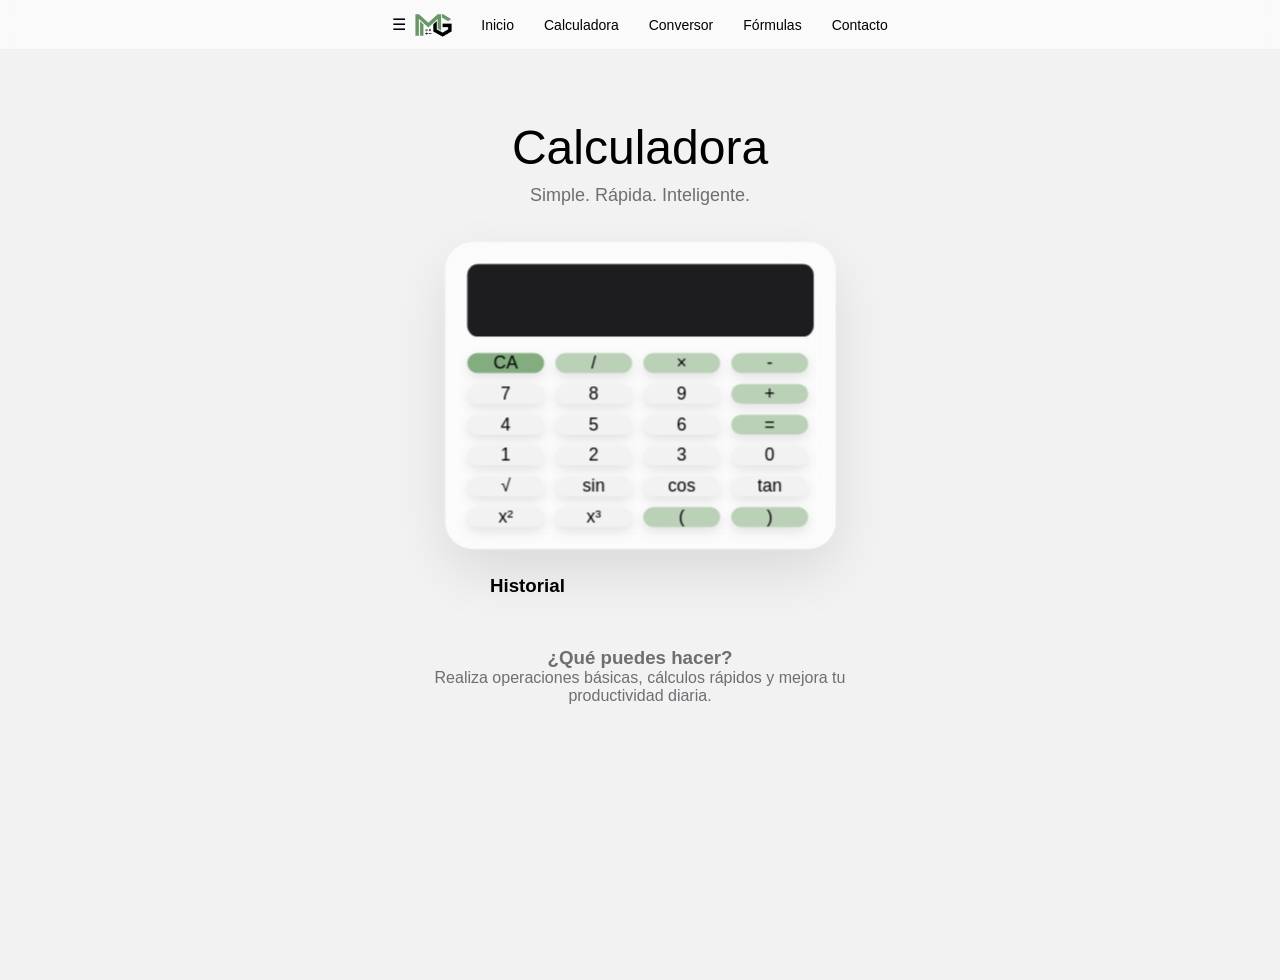
==== 00-Pag/Calculadora/calculadora.html @ 46172119 ""ACTUALIZAR"" ====
<!DOCTYPE html>
<html lang="es">
<head>
<meta charset="UTF-8">
<meta name="viewport" content="width=device-width, initial-scale=1.0">
<title>CALCULADORA</title>
<link href="https://fonts.googleapis.com/css2?family=Manrope:wght@300;600&display=swap" rel="stylesheet">
<link rel="stylesheet" href="calculadora.css">
<link rel="icon" href="./logo.png?v=3">
</head>

<body>

<!-- NAV -->
<nav>
    <div class="menu-toggle">☰</div>
    <img src="./logo.png" alt="Logo MATIX" class="logo">
    <ul class="menu">
        <li><a href="https://garciag29.github.io/MATIX/#">Inicio</a></li>
        <li><a href="00-Pag/Calculadora/calculadora.html">Calculadora</a></li>
        <li><a href="00-Pag/Conversor/conversor.html">Conversor</a></li>
        <li><a href="#">Fórmulas</a></li>
        <li><a href="#">Contacto</a></li>
    </ul>
</nav>
<!-- SECCIÓN CALCULADORA -->
<section class="calc-section">

    <h1 class="calc-title">Calculadora</h1>
    <p class="calc-sub">Simple. Rápida. Inteligente.</p>

    <!-- CALCULADORA -->
    <div class="calc-wrapper">
        <div id="calculadora">
            <input type="text" id="display" disabled>

            <div class="buttons">
                <!-- LIMPIAR -->
                <button onclick="clearDisplay()" id="clear" style="background-color: #83AD7F;">CA</button>
                <button onclick="append('/')" style="background-color: #BAD1B7;">/</button>
                <button onclick="append('*')" style="background-color: #BAD1B7;">×</button>
                <button onclick="append('-')" style="background-color: #BAD1B7;">-</button>

                <!-- NÚMEROS -->
                    <button onclick="append('7')">7</button>
                    <button onclick="append('8')">8</button>
                <button onclick="append('9')">9</button>
                <button onclick="append('+')" style="background-color: #BAD1B7;">+</button>

                <button onclick="append('4')">4</button>
                <button onclick="append('5')">5</button>
                <button onclick="append('6')">6</button>
                <button onclick="calculate()" id="igual" style="background-color: #BAD1B7;">=</button>

                <button onclick="append('1')">1</button>
                <button onclick="append('2')">2</button>
                <button onclick="append('3')">3</button>
                <button onclick="append('0')">0</button>

                <!-- CIENTÍFICOS -->
                <button onclick="append('Math.sqrt(')">√</button>
                <button onclick="append('Math.sin(')">sin</button>
                <button onclick="append('Math.cos(')">cos</button>
                <button onclick="append('Math.tan(')">tan</button>

                <button onclick="append('**2')">x²</button>
                <button onclick="append('**3')">x³</button>
                <button onclick="append('(')" style="background-color: #BAD1B7;">(</button>
                <button onclick="append(')')" style="background-color: #BAD1B7;">)</button>

            </div>
        </div>
    </div>
    <div class="history">
        <h3>Historial</h3>
        <ul id="historyList"></ul>
    </div>
    <!-- INFO -->
    <div class="calc-info">
        <h3>¿Qué puedes hacer?</h3>
        <p>Realiza operaciones básicas, cálculos rápidos y mejora tu productividad diaria.</p>
    </div>

</section>

<script src="calculadora.js"></script>

</body>
</html>
---- 00-Pag/Calculadora/calculadora.css ----
/* RESET */
*{
	box-sizing: border-box;
	margin: 0;
	padding: 0;
}

/* BODY */
body{
  background: rgb(242,242,242);
  min-height: 100vh;
  font-family: SF Pro Text,SF Pro Icons,Helvetica Neue,Helvetica,Arial,sans-serif;
}

/* ================= NAV APPLE ================= */
nav {
  position: fixed;
  top: 0;
  left: 0;
  width: 100%;
  height: 50px;

  display: flex;
  justify-content: center;
  align-items: center;

  backdrop-filter: blur(12px);
  -webkit-backdrop-filter: blur(12px);
  background: rgba(255,255,255,0.6);

  border-bottom: 1px solid rgba(0,0,0,0.05);
  z-index: 1000;
}

.logo{
  height: 30px;
  margin-right: 20px;
}

.menu {
  display: flex;
  gap: 30px;
  list-style: none;
}

.menu li a {
  text-decoration: none;
  color: #000;
  font-size: 14px;
  transition: 0.3s;
}

.menu li a:hover {
  opacity: 0.5;
}

/* ================= SECCIÓN ================= */
.calc-section{
  margin-top: 80px;
  text-align: center;
  padding: 40px 20px;
}

/* TITULOS */
.calc-title{
  font-size: 48px;
  font-weight: 500;
}

.calc-sub{
  font-size: 18px;
  color: #6e6e73;
  margin-top: 10px;
}

/* ================= CALCULADORA ================= */
.calc-wrapper{
  display: flex;
  justify-content: center;
  margin-top: 50px;
}

#calculadora{
  background: rgba(255,255,255,0.7);
  backdrop-filter: blur(20px);
  padding: 20px;
  border-radius: 25px;
  box-shadow: 0 20px 50px rgba(0,0,0,0.1);
}

/* PANTALLA */
#calculadora input{
  width: 100%;
  padding: 20px;
  font-size: 22px;
  color: white;
  border: none;
  background-color: #1d1d1f;
  border-radius: 10px;
  margin-bottom: 15px;
  text-align: right;
}

#calculadora input:focus{
	outline: none;
}

/* BOTONES GRID */
.buttons{
  display: grid;
  grid-template-columns: repeat(4, 70px);
  gap: 10px;
}

/* BOTONES */
#calculadora button{
  width: 100%;
  border-radius: 12px;
  border: none;
  font-size: 16px;
  cursor: pointer;
  background: #f2f2f2;
  transition: 0.2s;
}

#calculadora button:hover{
  transform: scale(1.05);
  background: #e5e5e5;
}

/* OPERACIONES */
#calculadora button.operacion{
  background-color: #699C64;
  color: white;
}

#calculadora button.operacion:hover{
  background-color: #5a8756;
}

/* ESPECIALES */
#clear, #igual{
  background-color: #9EBF9B;
  color: rgb(0, 0, 0);
}

/* INFO */
.calc-info{
  margin-top: 50px;
  max-width: 500px;
  margin-left: auto;
  margin-right: auto;
  color: #6e6e73;
}

/* ================= RESPONSIVE ================= */
@media (max-width: 768px){

  .calc-title{
    font-size: 32px;
  }

  .calc-sub{
    font-size: 16px;
  }

  .buttons{
    grid-template-columns: repeat(4, 60px);
  }

  #calculadora button{
    width: 100%;
  }

}
#calculadora button{
  transition: all 0.15s ease;
}

#calculadora button:active{
  transform: scale(0.92);
  filter: brightness(0.9);
}
#calculadora button{
  box-shadow: 0 4px 10px rgba(0,0,0,0.1);
}

#calculadora button:active{
  box-shadow: 0 2px 5px rgba(0,0,0,0.2);
}
.history{
  margin-top: 40px;
  max-width: 300px;
  margin-left: auto;
  margin-right: auto;
  text-align: left;
}

.history ul{
  list-style: none;
  padding: 0;
}

.history li{
  background: white;
  margin-bottom: 10px;
  padding: 10px;
  border-radius: 10px;
  font-size: 14px;
}

/* ================= RESPONSIVE PRO ================= */

/* 📱 TABLET */
@media (max-width: 1024px){

  .calc-title{
    font-size: 36px;
  }

  .calc-sub{
    font-size: 16px;
  }

  #calculadora{
    padding: 15px;
  }

  .buttons{
    grid-template-columns: repeat(4, 65px);
    gap: 10px;
  }

  #calculadora button{
    height: 55px;
    font-size: 15px;
  }

}


/* 📱 MÓVIL */
@media (max-width: 768px){

  /* NAV */
  .menu{
    display: none;
    flex-direction: column;
    position: absolute;
    top: 50px;
    width: 100%;
    background: rgba(255,255,255,0.9);
    backdrop-filter: blur(20px);
    text-align: center;
    padding: 20px 0;
  }

  .menu.active{
    display: flex;
  }

  .menu-toggle{
    display: block;
    position: absolute;
    left: 20px;
    font-size: 22px;
    cursor: pointer;
  }

  /* TITULOS */
  .calc-title{
    font-size: 28px;
  }

  .calc-sub{
    font-size: 14px;
  }

  /* CALCULADORA */
  .calc-wrapper{
    margin-top: 30px;
  }

  #calculadora{
    width: 100%;
    max-width: 320px;
    padding: 15px;
  }

  /* PANTALLA */
  #calculadora input{
    font-size: 18px;
    padding: 15px;
  }

  /* BOTONES */
  .buttons{
    grid-template-columns: repeat(4, 1fr); /* 🔥 adaptable */
    gap: 8px;
  }

  #calculadora button{
    height: 50px;
    font-size: 14px;
  }

  /* HISTORIAL */
  .history{
    max-width: 90%;
  }

  .history li{
    font-size: 13px;
  }

}


/* 📱 MÓVIL PEQUEÑO (iPhone SE 🔥) */
@media (max-width: 400px){

  .calc-title{
    font-size: 24px;
  }

  #calculadora{
    max-width: 280px;
  }

  #calculadora button{
    height: 45px;
    font-size: 13px;
  }

}

/* ================= RESPONSIVE PRO ================= */

/* 📱 TABLET */
@media (max-width: 1024px){

  .calc-title{
    font-size: 36px;
  }

  .calc-sub{
    font-size: 16px;
  }

  #calculadora{
    padding: 15px;
  }

  .buttons{
    grid-template-columns: repeat(4, 65px);
    gap: 10px;
  }

  #calculadora button{
    height: 55px;
    font-size: 15px;
  }

}


/* 📱 MÓVIL */
@media (max-width: 768px){

  /* NAV */
  .menu{
    display: none;
    flex-direction: column;
    position: absolute;
    top: 50px;
    width: 100%;
    background: rgba(255,255,255,0.9);
    backdrop-filter: blur(20px);
    text-align: center;
    padding: 20px 0;
  }

  .menu.active{
    display: flex;
  }

  .menu-toggle{
    display: block;
    position: absolute;
    left: 20px;
    font-size: 22px;
    cursor: pointer;
  }

  /* TITULOS */
  .calc-title{
    font-size: 28px;
  }

  .calc-sub{
    font-size: 14px;
  }

  /* CALCULADORA */
  .calc-wrapper{
    margin-top: 30px;
  }

  #calculadora{
    width: 100%;
    max-width: 320px;
    padding: 15px;
    color: #000;
  }

  /* PANTALLA */
  #calculadora input{
    font-size: 18px;
    padding: 15px;
    color: #000;
  }

  /* BOTONES */
  .buttons{
    grid-template-columns: repeat(4, 1fr); /* 🔥 adaptable */
    gap: 8px;
    color: #000;
  }

  #calculadora button{
    height: 50px;
    font-size: 14px;
    color: #0a0a0a;
  }

  /* HISTORIAL */
  .history{
    max-width: 90%;
  }

  .history li{
    font-size: 13px;
  }

}


/* ================= RESPONSIVE PRO ================= */

/* TABLET */
@media (max-width: 1024px){

  .calc-title{
    font-size: 36px;
    color: #000;
  }

  .calc-sub{
    font-size: 16px;
    color: #000;
  }

  #calculadora{
    padding: 15px;
    color: #000;
  }

  .buttons{
    grid-template-columns: repeat(4, 65px);
    gap: 10px;
    color: #000;
  }

  #calculadora button{
    height: 55px;
    font-size: 15px;
  }

}


/* MÓVIL */
@media (max-width: 768px){

  /* NAV */
  .menu{
    display: none;
    flex-direction: column;
    position: absolute;
    top: 50px;
    width: 100%;
    background: rgba(255,255,255,0.9);
    backdrop-filter: blur(20px);
    text-align: center;
    padding: 20px 0;
    color: #000;
  }

  .menu.active{
    display: flex;
  }

  .menu-toggle{
    display: block;
    position: absolute;
    left: 20px;
    font-size: 22px;
    cursor: pointer;
    color: #000;
  }

  /* TITULOS */
  .calc-title{
    font-size: 28px;
    color: #000;
  }

  .calc-sub{
    font-size: 14px;
    color: #000;
  }

  /* CALCULADORA */
  .calc-wrapper{
    margin-top: 30px;
    color: #000;
  }

  #calculadora{
    width: 100%;
    max-width: 320px;
    padding: 15px;
    color: #000;
  }

  /* PANTALLA */
  #calculadora input{
    font-size: 18px;
    padding: 15px;
  }

  /* BOTONES */
  .buttons{
    grid-template-columns: repeat(4, 1fr); /* 🔥 adaptable */
    gap: 8px;
    color: #000;
  }

  #calculadora button{
    height: 50px;
    font-size: 14px;
    color: #000;
  }

  /* HISTORIAL */
  .history{
    max-width: 90%;
  }

  .history li{
    font-size: 13px;
  }

}
/* MÓVIL PEQUEÑO */
@media (max-width: 400px){

  .calc-title{
    font-size: 24px;
    color: #000;
  }

  #calculadora{
    max-width: 280px;
    color: #000;
  }

  #calculadora button{
    height: 45px;
    font-size: 13px;
    color: #000;
  }

}


/* PANTALLAS GRANDES */
@media (min-width: 1200px){

  #calculadora{
    transform: scale(1.1);
  }

}
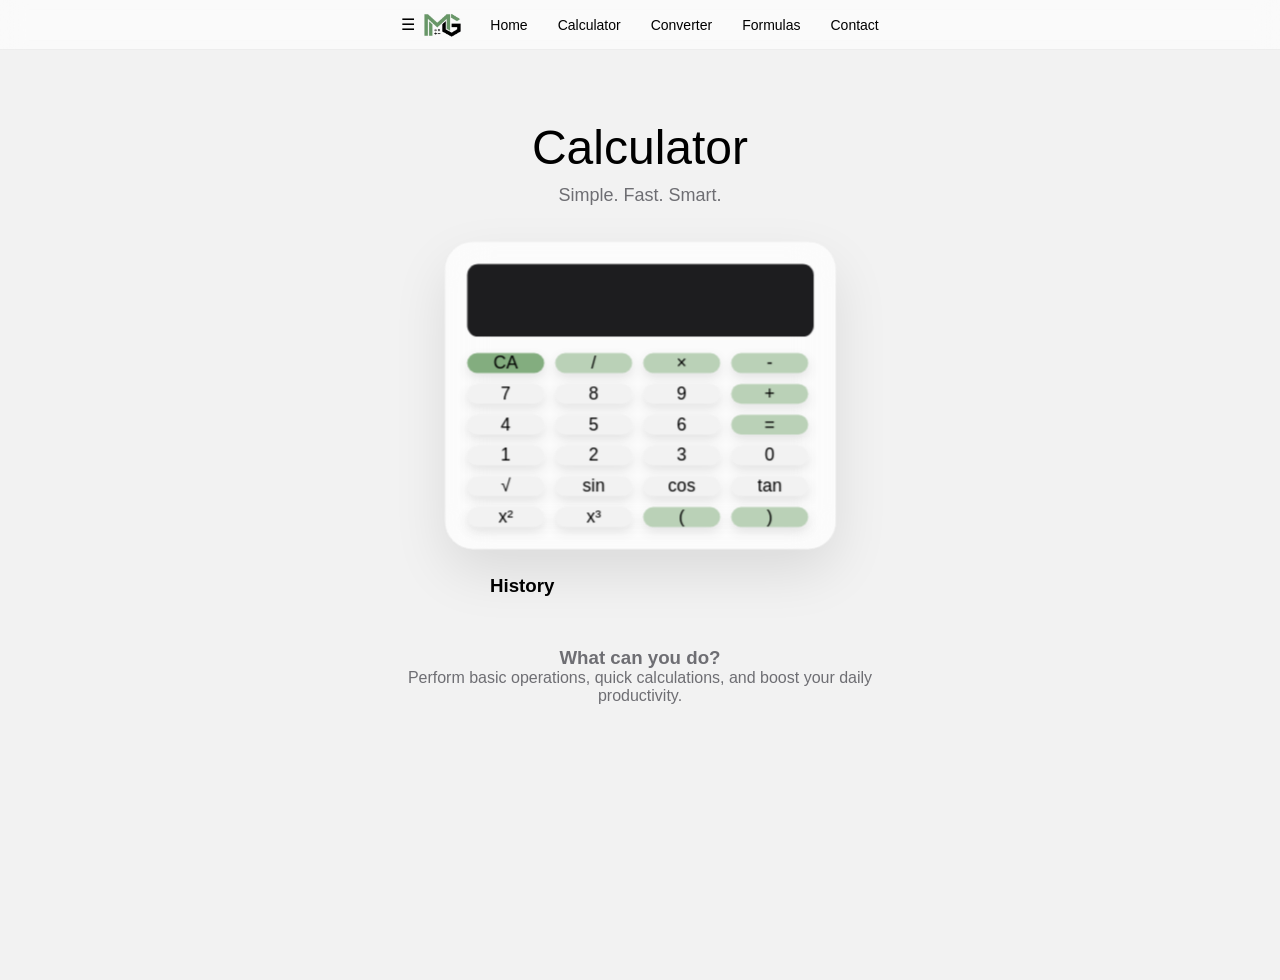
==== commit a652767f: ""Actualizar Idioma"" ====
--- a/00-Pag/Calculadora/calculadora.html
+++ b/00-Pag/Calculadora/calculadora.html
@@ -1,9 +1,9 @@
 <!DOCTYPE html>
-<html lang="es">
+<html lang="en">
 <head>
 <meta charset="UTF-8">
 <meta name="viewport" content="width=device-width, initial-scale=1.0">
-<title>CALCULADORA</title>
+<title>CALCULATOR</title>
 <link href="https://fonts.googleapis.com/css2?family=Manrope:wght@300;600&display=swap" rel="stylesheet">
 <link rel="stylesheet" href="calculadora.css">
 <link rel="icon" href="./logo.png?v=3">
@@ -14,36 +14,37 @@
 <!-- NAV -->
 <nav>
     <div class="menu-toggle">☰</div>
-    <img src="./logo.png" alt="Logo MATIX" class="logo">
+    <img src="./logo.png" alt="MATIX Logo" class="logo">
     <ul class="menu">
-        <li><a href="https://garciag29.github.io/MATIX/#">Inicio</a></li>
-        <li><a href="00-Pag/Calculadora/calculadora.html">Calculadora</a></li>
-        <li><a href="00-Pag/Conversor/conversor.html">Conversor</a></li>
-        <li><a href="#">Fórmulas</a></li>
-        <li><a href="#">Contacto</a></li>
+        <li><a href="https://garciag29.github.io/MATIX/#">Home</a></li>
+        <li><a href="00-Pag/Calculadora/calculadora.html">Calculator</a></li>
+        <li><a href="00-Pag/Conversor/conversor.html">Converter</a></li>
+        <li><a href="#">Formulas</a></li>
+        <li><a href="#">Contact</a></li>
     </ul>
 </nav>
-<!-- SECCIÓN CALCULADORA -->
+
+<!-- CALCULATOR SECTION -->
 <section class="calc-section">
 
-    <h1 class="calc-title">Calculadora</h1>
-    <p class="calc-sub">Simple. Rápida. Inteligente.</p>
+    <h1 class="calc-title">Calculator</h1>
+    <p class="calc-sub">Simple. Fast. Smart.</p>
 
-    <!-- CALCULADORA -->
+    <!-- CALCULATOR -->
     <div class="calc-wrapper">
         <div id="calculadora">
             <input type="text" id="display" disabled>
 
             <div class="buttons">
-                <!-- LIMPIAR -->
+                <!-- CLEAR -->
                 <button onclick="clearDisplay()" id="clear" style="background-color: #83AD7F;">CA</button>
                 <button onclick="append('/')" style="background-color: #BAD1B7;">/</button>
                 <button onclick="append('*')" style="background-color: #BAD1B7;">×</button>
                 <button onclick="append('-')" style="background-color: #BAD1B7;">-</button>
 
-                <!-- NÚMEROS -->
-                    <button onclick="append('7')">7</button>
-                    <button onclick="append('8')">8</button>
+                <!-- NUMBERS -->
+                <button onclick="append('7')">7</button>
+                <button onclick="append('8')">8</button>
                 <button onclick="append('9')">9</button>
                 <button onclick="append('+')" style="background-color: #BAD1B7;">+</button>
 
@@ -57,7 +58,7 @@
                 <button onclick="append('3')">3</button>
                 <button onclick="append('0')">0</button>
 
-                <!-- CIENTÍFICOS -->
+                <!-- SCIENTIFIC -->
                 <button onclick="append('Math.sqrt(')">√</button>
                 <button onclick="append('Math.sin(')">sin</button>
                 <button onclick="append('Math.cos(')">cos</button>
@@ -71,14 +72,16 @@
             </div>
         </div>
     </div>
+
     <div class="history">
-        <h3>Historial</h3>
+        <h3>History</h3>
         <ul id="historyList"></ul>
     </div>
+
     <!-- INFO -->
     <div class="calc-info">
-        <h3>¿Qué puedes hacer?</h3>
-        <p>Realiza operaciones básicas, cálculos rápidos y mejora tu productividad diaria.</p>
+        <h3>What can you do?</h3>
+        <p>Perform basic operations, quick calculations, and boost your daily productivity.</p>
     </div>
 
 </section>
@@ -86,4 +89,4 @@
 <script src="calculadora.js"></script>
 
 </body>
-</html>
+</html>
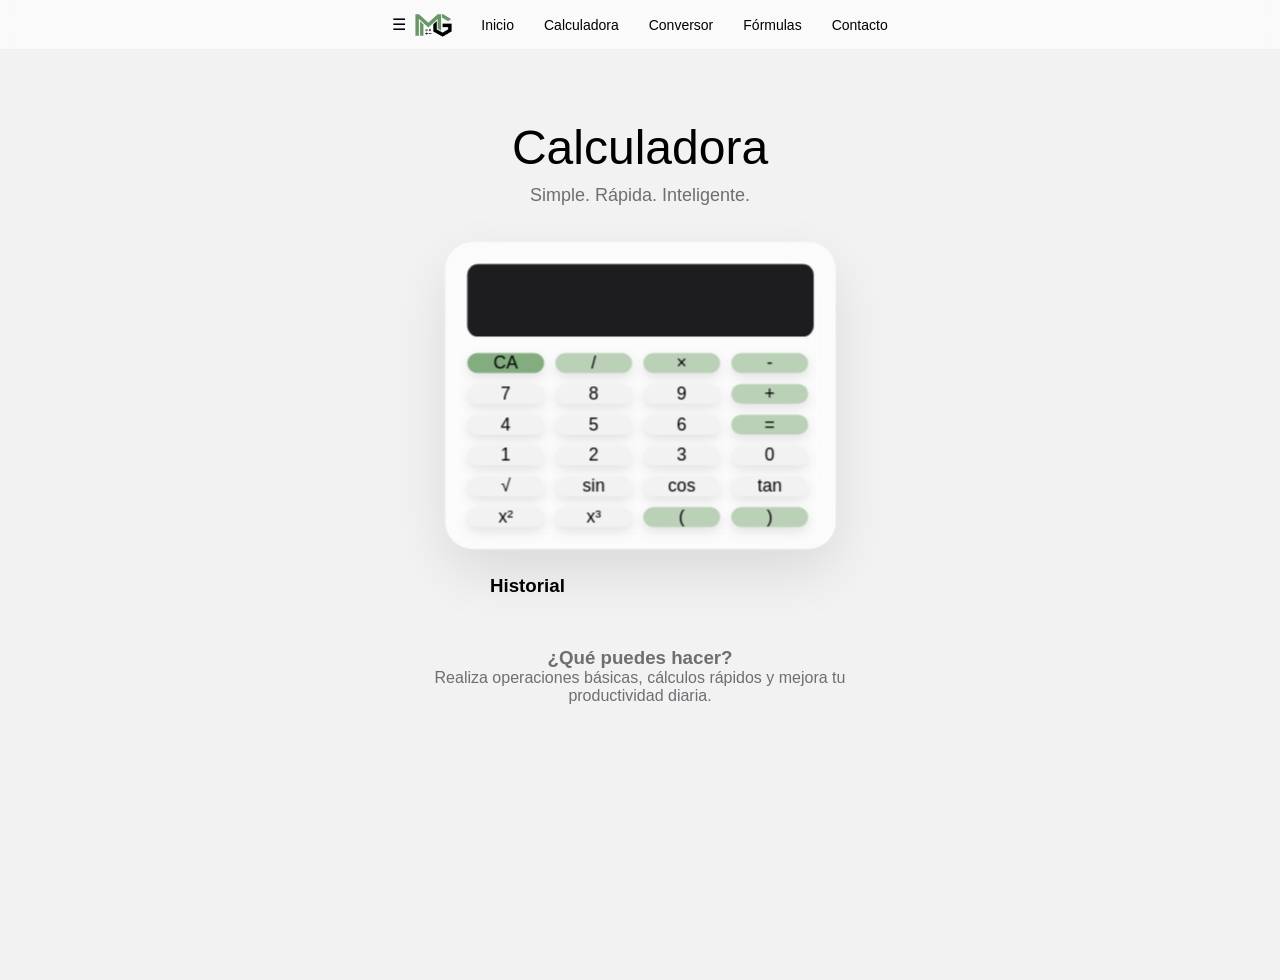
==== commit 2d939d85: "Resolver conflictos de merge" ====
--- a/00-Pag/Calculadora/calculadora.html
+++ b/00-Pag/Calculadora/calculadora.html
@@ -1,9 +1,9 @@
 <!DOCTYPE html>
-<html lang="en">
+<html lang="es">
 <head>
 <meta charset="UTF-8">
 <meta name="viewport" content="width=device-width, initial-scale=1.0">
-<title>CALCULATOR</title>
+<title>CALCULADORA</title>
 <link href="https://fonts.googleapis.com/css2?family=Manrope:wght@300;600&display=swap" rel="stylesheet">
 <link rel="stylesheet" href="calculadora.css">
 <link rel="icon" href="./logo.png?v=3">
@@ -14,37 +14,36 @@
 <!-- NAV -->
 <nav>
     <div class="menu-toggle">☰</div>
-    <img src="./logo.png" alt="MATIX Logo" class="logo">
+    <img src="./logo.png" alt="Logo MATIX" class="logo">
     <ul class="menu">
-        <li><a href="https://garciag29.github.io/MATIX/#">Home</a></li>
-        <li><a href="00-Pag/Calculadora/calculadora.html">Calculator</a></li>
-        <li><a href="00-Pag/Conversor/conversor.html">Converter</a></li>
-        <li><a href="#">Formulas</a></li>
-        <li><a href="#">Contact</a></li>
+        <li><a href="https://garciag29.github.io/MATIX/#">Inicio</a></li>
+        <li><a href="/MATIX/00-Pag/Calculadora/calculadora.html">Calculadora</a></li>
+        <li><a href="/MATIX/00-Pag/Conversor/conversor.html">Conversor</a></li>
+        <li><a href="#">Fórmulas</a></li>
+        <li><a href="#">Contacto</a></li>
     </ul>
 </nav>
-
-<!-- CALCULATOR SECTION -->
+<!-- SECCIÓN CALCULADORA -->
 <section class="calc-section">
 
-    <h1 class="calc-title">Calculator</h1>
-    <p class="calc-sub">Simple. Fast. Smart.</p>
+    <h1 class="calc-title">Calculadora</h1>
+    <p class="calc-sub">Simple. Rápida. Inteligente.</p>
 
-    <!-- CALCULATOR -->
+    <!-- CALCULADORA -->
     <div class="calc-wrapper">
         <div id="calculadora">
             <input type="text" id="display" disabled>
 
             <div class="buttons">
-                <!-- CLEAR -->
+                <!-- LIMPIAR -->
                 <button onclick="clearDisplay()" id="clear" style="background-color: #83AD7F;">CA</button>
                 <button onclick="append('/')" style="background-color: #BAD1B7;">/</button>
                 <button onclick="append('*')" style="background-color: #BAD1B7;">×</button>
                 <button onclick="append('-')" style="background-color: #BAD1B7;">-</button>
 
-                <!-- NUMBERS -->
-                <button onclick="append('7')">7</button>
-                <button onclick="append('8')">8</button>
+                <!-- NÚMEROS -->
+                    <button onclick="append('7')">7</button>
+                    <button onclick="append('8')">8</button>
                 <button onclick="append('9')">9</button>
                 <button onclick="append('+')" style="background-color: #BAD1B7;">+</button>
 
@@ -58,7 +57,7 @@
                 <button onclick="append('3')">3</button>
                 <button onclick="append('0')">0</button>
 
-                <!-- SCIENTIFIC -->
+                <!-- CIENTÍFICOS -->
                 <button onclick="append('Math.sqrt(')">√</button>
                 <button onclick="append('Math.sin(')">sin</button>
                 <button onclick="append('Math.cos(')">cos</button>
@@ -72,16 +71,14 @@
             </div>
         </div>
     </div>
-
     <div class="history">
-        <h3>History</h3>
+        <h3>Historial</h3>
         <ul id="historyList"></ul>
     </div>
-
     <!-- INFO -->
     <div class="calc-info">
-        <h3>What can you do?</h3>
-        <p>Perform basic operations, quick calculations, and boost your daily productivity.</p>
+        <h3>¿Qué puedes hacer?</h3>
+        <p>Realiza operaciones básicas, cálculos rápidos y mejora tu productividad diaria.</p>
     </div>
 
 </section>
@@ -89,4 +86,4 @@
 <script src="calculadora.js"></script>
 
 </body>
-</html>+</html>
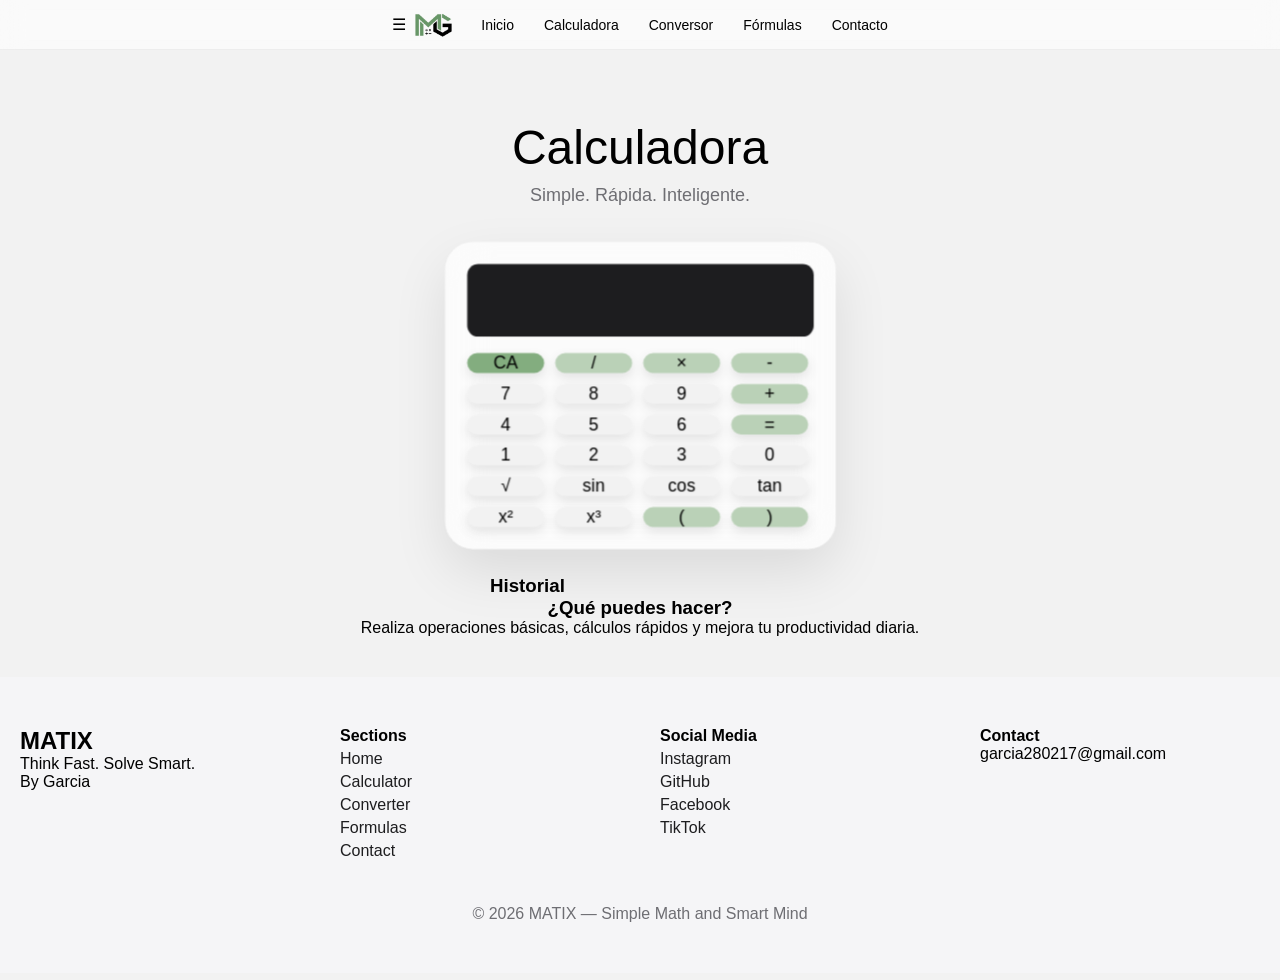
==== commit 88e9ee8d: ""actualizacion footwer y header"" ====
--- a/00-Pag/Calculadora/calculadora.html
+++ b/00-Pag/Calculadora/calculadora.html
@@ -11,78 +11,118 @@
 
 <body>
 
-<!-- NAV -->
-<nav>
-    <div class="menu-toggle">☰</div>
-    <img src="./logo.png" alt="Logo MATIX" class="logo">
-    <ul class="menu">
-        <li><a href="https://garciag29.github.io/MATIX/#">Inicio</a></li>
-        <li><a href="/MATIX/00-Pag/Calculadora/calculadora.html">Calculadora</a></li>
-        <li><a href="/MATIX/00-Pag/Conversor/conversor.html">Conversor</a></li>
-        <li><a href="#">Fórmulas</a></li>
-        <li><a href="#">Contacto</a></li>
-    </ul>
-</nav>
-<!-- SECCIÓN CALCULADORA -->
-<section class="calc-section">
+        <!-- NAV -->
+        <nav>
+            <div class="menu-toggle">☰</div>
+            <img src="./logo.png" alt="Logo MATIX" class="logo">
+            <ul class="menu">
+                <li><a href="https://garciag29.github.io/MATIX/#">Inicio</a></li>
+                <li><a href="/MATIX/00-Pag/Calculadora/calculadora.html">Calculadora</a></li>
+                <li><a href="/MATIX/00-Pag/Conversor/conversor.html">Conversor</a></li>
+                <li><a href="/MATIX/00-Pag/Formulas/formulas.html"">Fórmulas</a></li>
+                <li><a href="#">Contacto</a></li>
+            </ul>
+        </nav>
+        <!-- SECCIÓN CALCULADORA -->
+        <section class="calc-section">
 
-    <h1 class="calc-title">Calculadora</h1>
-    <p class="calc-sub">Simple. Rápida. Inteligente.</p>
+            <h1 class="calc-title">Calculadora</h1>
+            <p class="calc-sub">Simple. Rápida. Inteligente.</p>
 
-    <!-- CALCULADORA -->
-    <div class="calc-wrapper">
-        <div id="calculadora">
-            <input type="text" id="display" disabled>
+            <!-- CALCULADORA -->
+            <div class="calc-wrapper">
+                <div id="calculadora">
+                    <input type="text" id="display" disabled>
 
-            <div class="buttons">
-                <!-- LIMPIAR -->
-                <button onclick="clearDisplay()" id="clear" style="background-color: #83AD7F;">CA</button>
-                <button onclick="append('/')" style="background-color: #BAD1B7;">/</button>
-                <button onclick="append('*')" style="background-color: #BAD1B7;">×</button>
-                <button onclick="append('-')" style="background-color: #BAD1B7;">-</button>
+                    <div class="buttons">
+                        <!-- LIMPIAR -->
+                        <button onclick="clearDisplay()" id="clear" style="background-color: #83AD7F;">CA</button>
+                        <button onclick="append('/')" style="background-color: #BAD1B7;">/</button>
+                        <button onclick="append('*')" style="background-color: #BAD1B7;">×</button>
+                        <button onclick="append('-')" style="background-color: #BAD1B7;">-</button>
 
-                <!-- NÚMEROS -->
-                    <button onclick="append('7')">7</button>
-                    <button onclick="append('8')">8</button>
-                <button onclick="append('9')">9</button>
-                <button onclick="append('+')" style="background-color: #BAD1B7;">+</button>
+                        <!-- NÚMEROS -->
+                            <button onclick="append('7')">7</button>
+                            <button onclick="append('8')">8</button>
+                        <button onclick="append('9')">9</button>
+                        <button onclick="append('+')" style="background-color: #BAD1B7;">+</button>
 
-                <button onclick="append('4')">4</button>
-                <button onclick="append('5')">5</button>
-                <button onclick="append('6')">6</button>
-                <button onclick="calculate()" id="igual" style="background-color: #BAD1B7;">=</button>
+                        <button onclick="append('4')">4</button>
+                        <button onclick="append('5')">5</button>
+                        <button onclick="append('6')">6</button>
+                        <button onclick="calculate()" id="igual" style="background-color: #BAD1B7;">=</button>
 
-                <button onclick="append('1')">1</button>
-                <button onclick="append('2')">2</button>
-                <button onclick="append('3')">3</button>
-                <button onclick="append('0')">0</button>
+                        <button onclick="append('1')">1</button>
+                        <button onclick="append('2')">2</button>
+                        <button onclick="append('3')">3</button>
+                        <button onclick="append('0')">0</button>
 
-                <!-- CIENTÍFICOS -->
-                <button onclick="append('Math.sqrt(')">√</button>
-                <button onclick="append('Math.sin(')">sin</button>
-                <button onclick="append('Math.cos(')">cos</button>
-                <button onclick="append('Math.tan(')">tan</button>
+                        <!-- CIENTÍFICOS -->
+                        <button onclick="append('Math.sqrt(')">√</button>
+                        <button onclick="append('Math.sin(')">sin</button>
+                        <button onclick="append('Math.cos(')">cos</button>
+                        <button onclick="append('Math.tan(')">tan</button>
 
-                <button onclick="append('**2')">x²</button>
-                <button onclick="append('**3')">x³</button>
-                <button onclick="append('(')" style="background-color: #BAD1B7;">(</button>
-                <button onclick="append(')')" style="background-color: #BAD1B7;">)</button>
+                        <button onclick="append('**2')">x²</button>
+                        <button onclick="append('**3')">x³</button>
+                        <button onclick="append('(')" style="background-color: #BAD1B7;">(</button>
+                        <button onclick="append(')')" style="background-color: #BAD1B7;">)</button>
 
+                    </div>
+                </div>
             </div>
+            <div class="history">
+                <h3>Historial</h3>
+                <ul id="historyList"></ul>
+            </div>
+            <!-- INFO -->
+            <div class="calc-info">
+                <h3>¿Qué puedes hacer?</h3>
+                <p>Realiza operaciones básicas, cálculos rápidos y mejora tu productividad diaria.</p>
+            </div>
+
+        </section>
+
+            <!-- FOOTER -->
+    <footer class="footer">
+
+        <div class="footer-container">
+
+            <div>
+                <h2>MATIX</h2>
+                <p>Think Fast. Solve Smart.</p>
+                <p>By Garcia</p>
+            </div>
+
+            <div>
+                <h4>Sections</h4>
+                <a href="#">Home</a>
+                <a href="00-Pag/Calculadora/calculadora.html">Calculator</a>
+                <a href="#">Converter</a>
+                <a href="#">Formulas</a>
+                <a href="#">Contact</a>
+            </div>
+
+            <div>
+                <h4>Social Media</h4>
+                <a href="https://instagram.com/prvgarcia_" target="_blank">Instagram</a>
+                <a href="https://github.com/garciaG29" target="_blank">GitHub</a>
+                <a href="#">Facebook</a>
+                <a href="https://tiktok.com/@prvgarcia_" target="_blank">TikTok</a>
+            </div>
+
+            <div>
+                <h4>Contact</h4>
+                <p>garcia280217@gmail.com</p>
+            </div>
+
         </div>
-    </div>
-    <div class="history">
-        <h3>Historial</h3>
-        <ul id="historyList"></ul>
-    </div>
-    <!-- INFO -->
-    <div class="calc-info">
-        <h3>¿Qué puedes hacer?</h3>
-        <p>Realiza operaciones básicas, cálculos rápidos y mejora tu productividad diaria.</p>
-    </div>
 
-</section>
+        <div class="footer-bottom">
+            © 2026 MATIX — Simple Math and Smart Mind
+        </div>
 
+    </footer>
 <script src="calculadora.js"></script>
 
 </body>
--- a/00-Pag/Calculadora/calculadora.css
+++ b/00-Pag/Calculadora/calculadora.css
@@ -1,22 +1,21 @@
-/* RESET */
-*{
-	box-sizing: border-box;
-	margin: 0;
-	padding: 0;
-}
-
-/* BODY */
-body{
-  background: rgb(242,242,242);
+/* ================= RESET ================= */
+* {
+  box-sizing: border-box;
+  margin: 0;
+  padding: 0;
+}
+
+/* ================= BODY ================= */
+body {
+  background: #f2f2f2;
   min-height: 100vh;
-  font-family: SF Pro Text,SF Pro Icons,Helvetica Neue,Helvetica,Arial,sans-serif;
-}
-
-/* ================= NAV APPLE ================= */
+  font-family: SF Pro Text, SF Pro Icons, Helvetica Neue, Helvetica, Arial, sans-serif;
+}
+
+/* ================= NAV ================= */
 nav {
   position: fixed;
   top: 0;
-  left: 0;
   width: 100%;
   height: 50px;
 
@@ -32,7 +31,7 @@
   z-index: 1000;
 }
 
-.logo{
+.logo {
   height: 30px;
   margin-right: 20px;
 }
@@ -43,44 +42,43 @@
   list-style: none;
 }
 
-.menu li a {
+.menu a {
   text-decoration: none;
   color: #000;
   font-size: 14px;
   transition: 0.3s;
 }
 
-.menu li a:hover {
+.menu a:hover {
   opacity: 0.5;
 }
 
 /* ================= SECCIÓN ================= */
-.calc-section{
+.calc-section {
   margin-top: 80px;
   text-align: center;
   padding: 40px 20px;
 }
 
-/* TITULOS */
-.calc-title{
+.calc-title {
   font-size: 48px;
   font-weight: 500;
 }
 
-.calc-sub{
+.calc-sub {
   font-size: 18px;
   color: #6e6e73;
   margin-top: 10px;
 }
 
 /* ================= CALCULADORA ================= */
-.calc-wrapper{
+.calc-wrapper {
   display: flex;
   justify-content: center;
   margin-top: 50px;
 }
 
-#calculadora{
+#calculadora {
   background: rgba(255,255,255,0.7);
   backdrop-filter: blur(20px);
   padding: 20px;
@@ -89,119 +87,79 @@
 }
 
 /* PANTALLA */
-#calculadora input{
+#calculadora input {
   width: 100%;
   padding: 20px;
   font-size: 22px;
   color: white;
   border: none;
-  background-color: #1d1d1f;
+  background: #1d1d1f;
   border-radius: 10px;
   margin-bottom: 15px;
   text-align: right;
 }
 
-#calculadora input:focus{
-	outline: none;
+#calculadora input:focus {
+  outline: none;
 }
 
 /* BOTONES GRID */
-.buttons{
+.buttons {
   display: grid;
   grid-template-columns: repeat(4, 70px);
   gap: 10px;
 }
 
 /* BOTONES */
-#calculadora button{
-  width: 100%;
+#calculadora button {
   border-radius: 12px;
   border: none;
   font-size: 16px;
   cursor: pointer;
   background: #f2f2f2;
-  transition: 0.2s;
-}
-
-#calculadora button:hover{
+  transition: all 0.15s ease;
+  box-shadow: 0 4px 10px rgba(0,0,0,0.1);
+}
+
+#calculadora button:hover {
   transform: scale(1.05);
   background: #e5e5e5;
 }
 
+#calculadora button:active {
+  transform: scale(0.92);
+  box-shadow: 0 2px 5px rgba(0,0,0,0.2);
+}
+
 /* OPERACIONES */
-#calculadora button.operacion{
-  background-color: #699C64;
+#calculadora button.operacion {
+  background: #699C64;
   color: white;
 }
 
-#calculadora button.operacion:hover{
-  background-color: #5a8756;
+#calculadora button.operacion:hover {
+  background: #5a8756;
 }
 
 /* ESPECIALES */
-#clear, #igual{
-  background-color: #9EBF9B;
-  color: rgb(0, 0, 0);
-}
-
-/* INFO */
-.calc-info{
-  margin-top: 50px;
-  max-width: 500px;
-  margin-left: auto;
-  margin-right: auto;
-  color: #6e6e73;
-}
-
-/* ================= RESPONSIVE ================= */
-@media (max-width: 768px){
-
-  .calc-title{
-    font-size: 32px;
-  }
-
-  .calc-sub{
-    font-size: 16px;
-  }
-
-  .buttons{
-    grid-template-columns: repeat(4, 60px);
-  }
-
-  #calculadora button{
-    width: 100%;
-  }
-
-}
-#calculadora button{
-  transition: all 0.15s ease;
-}
-
-#calculadora button:active{
-  transform: scale(0.92);
-  filter: brightness(0.9);
-}
-#calculadora button{
-  box-shadow: 0 4px 10px rgba(0,0,0,0.1);
-}
-
-#calculadora button:active{
-  box-shadow: 0 2px 5px rgba(0,0,0,0.2);
-}
-.history{
+#clear, #igual {
+  background: #9EBF9B;
+  color: #000;
+}
+
+/* ================= HISTORIAL ================= */
+.history {
   margin-top: 40px;
   max-width: 300px;
-  margin-left: auto;
-  margin-right: auto;
+  margin-inline: auto;
   text-align: left;
 }
 
-.history ul{
+.history ul {
   list-style: none;
-  padding: 0;
-}
-
-.history li{
+}
+
+.history li {
   background: white;
   margin-bottom: 10px;
   padding: 10px;
@@ -209,41 +167,63 @@
   font-size: 14px;
 }
 
-/* ================= RESPONSIVE PRO ================= */
-
-/* 📱 TABLET */
-@media (max-width: 1024px){
-
-  .calc-title{
+/* ================= FOOTER ================= */
+.footer {
+  background: #f5f5f7;
+  padding: 50px 20px;
+}
+
+.footer-container {
+  display: grid;
+  grid-template-columns: repeat(auto-fit, minmax(200px,1fr));
+  gap: 40px;
+}
+
+.footer a {
+  display: block;
+  margin: 5px 0;
+  text-decoration: none;
+  color: #1d1d1f;
+}
+
+.footer-bottom {
+  text-align: center;
+  margin-top: 40px;
+  color: #6e6e73;
+}
+
+/* ================= RESPONSIVE ================= */
+
+/* TABLET */
+@media (max-width: 1024px) {
+
+  .calc-title {
     font-size: 36px;
   }
 
-  .calc-sub{
+  .calc-sub {
     font-size: 16px;
   }
 
-  #calculadora{
-    padding: 15px;
-  }
-
-  .buttons{
+  .buttons {
     grid-template-columns: repeat(4, 65px);
-    gap: 10px;
-  }
-
-  #calculadora button{
+  }
+
+  #calculadora button {
     height: 55px;
     font-size: 15px;
   }
-
-}
-
-
-/* 📱 MÓVIL */
-@media (max-width: 768px){
-
-  /* NAV */
-  .menu{
+}
+
+/* MÓVIL */
+@media (max-width: 768px) {
+
+  nav {
+    justify-content: space-between;
+    padding: 0 20px;
+  }
+
+  .menu {
     display: none;
     flex-direction: column;
     position: absolute;
@@ -255,11 +235,11 @@
     padding: 20px 0;
   }
 
-  .menu.active{
+  .menu.active {
     display: flex;
   }
 
-  .menu-toggle{
+  .menu-toggle {
     display: block;
     position: absolute;
     left: 20px;
@@ -267,328 +247,54 @@
     cursor: pointer;
   }
 
-  /* TITULOS */
-  .calc-title{
+  .calc-title {
     font-size: 28px;
   }
 
-  .calc-sub{
+  .calc-sub {
     font-size: 14px;
   }
 
-  /* CALCULADORA */
-  .calc-wrapper{
-    margin-top: 30px;
-  }
-
-  #calculadora{
+  #calculadora {
     width: 100%;
     max-width: 320px;
-    padding: 15px;
-  }
-
-  /* PANTALLA */
-  #calculadora input{
-    font-size: 18px;
-    padding: 15px;
-  }
-
-  /* BOTONES */
-  .buttons{
-    grid-template-columns: repeat(4, 1fr); /* 🔥 adaptable */
+  }
+
+  .buttons {
+    grid-template-columns: repeat(4, 1fr);
     gap: 8px;
   }
 
-  #calculadora button{
+  #calculadora button {
     height: 50px;
     font-size: 14px;
   }
 
-  /* HISTORIAL */
-  .history{
+  .history {
     max-width: 90%;
   }
-
-  .history li{
-    font-size: 13px;
-  }
-
-}
-
-
-/* 📱 MÓVIL PEQUEÑO (iPhone SE 🔥) */
-@media (max-width: 400px){
-
-  .calc-title{
+}
+
+/* MÓVIL PEQUEÑO */
+@media (max-width: 400px) {
+
+  .calc-title {
     font-size: 24px;
   }
 
-  #calculadora{
+  #calculadora {
     max-width: 280px;
   }
 
-  #calculadora button{
+  #calculadora button {
     height: 45px;
     font-size: 13px;
   }
-
-}
-
-/* ================= RESPONSIVE PRO ================= */
-
-/* 📱 TABLET */
-@media (max-width: 1024px){
-
-  .calc-title{
-    font-size: 36px;
-  }
-
-  .calc-sub{
-    font-size: 16px;
-  }
-
-  #calculadora{
-    padding: 15px;
-  }
-
-  .buttons{
-    grid-template-columns: repeat(4, 65px);
-    gap: 10px;
-  }
-
-  #calculadora button{
-    height: 55px;
-    font-size: 15px;
-  }
-
-}
-
-
-/* 📱 MÓVIL */
-@media (max-width: 768px){
-
-  /* NAV */
-  .menu{
-    display: none;
-    flex-direction: column;
-    position: absolute;
-    top: 50px;
-    width: 100%;
-    background: rgba(255,255,255,0.9);
-    backdrop-filter: blur(20px);
-    text-align: center;
-    padding: 20px 0;
-  }
-
-  .menu.active{
-    display: flex;
-  }
-
-  .menu-toggle{
-    display: block;
-    position: absolute;
-    left: 20px;
-    font-size: 22px;
-    cursor: pointer;
-  }
-
-  /* TITULOS */
-  .calc-title{
-    font-size: 28px;
-  }
-
-  .calc-sub{
-    font-size: 14px;
-  }
-
-  /* CALCULADORA */
-  .calc-wrapper{
-    margin-top: 30px;
-  }
-
-  #calculadora{
-    width: 100%;
-    max-width: 320px;
-    padding: 15px;
-    color: #000;
-  }
-
-  /* PANTALLA */
-  #calculadora input{
-    font-size: 18px;
-    padding: 15px;
-    color: #000;
-  }
-
-  /* BOTONES */
-  .buttons{
-    grid-template-columns: repeat(4, 1fr); /* 🔥 adaptable */
-    gap: 8px;
-    color: #000;
-  }
-
-  #calculadora button{
-    height: 50px;
-    font-size: 14px;
-    color: #0a0a0a;
-  }
-
-  /* HISTORIAL */
-  .history{
-    max-width: 90%;
-  }
-
-  .history li{
-    font-size: 13px;
-  }
-
-}
-
-
-/* ================= RESPONSIVE PRO ================= */
-
-/* TABLET */
-@media (max-width: 1024px){
-
-  .calc-title{
-    font-size: 36px;
-    color: #000;
-  }
-
-  .calc-sub{
-    font-size: 16px;
-    color: #000;
-  }
-
-  #calculadora{
-    padding: 15px;
-    color: #000;
-  }
-
-  .buttons{
-    grid-template-columns: repeat(4, 65px);
-    gap: 10px;
-    color: #000;
-  }
-
-  #calculadora button{
-    height: 55px;
-    font-size: 15px;
-  }
-
-}
-
-
-/* MÓVIL */
-@media (max-width: 768px){
-
-  /* NAV */
-  .menu{
-    display: none;
-    flex-direction: column;
-    position: absolute;
-    top: 50px;
-    width: 100%;
-    background: rgba(255,255,255,0.9);
-    backdrop-filter: blur(20px);
-    text-align: center;
-    padding: 20px 0;
-    color: #000;
-  }
-
-  .menu.active{
-    display: flex;
-  }
-
-  .menu-toggle{
-    display: block;
-    position: absolute;
-    left: 20px;
-    font-size: 22px;
-    cursor: pointer;
-    color: #000;
-  }
-
-  /* TITULOS */
-  .calc-title{
-    font-size: 28px;
-    color: #000;
-  }
-
-  .calc-sub{
-    font-size: 14px;
-    color: #000;
-  }
-
-  /* CALCULADORA */
-  .calc-wrapper{
-    margin-top: 30px;
-    color: #000;
-  }
-
-  #calculadora{
-    width: 100%;
-    max-width: 320px;
-    padding: 15px;
-    color: #000;
-  }
-
-  /* PANTALLA */
-  #calculadora input{
-    font-size: 18px;
-    padding: 15px;
-  }
-
-  /* BOTONES */
-  .buttons{
-    grid-template-columns: repeat(4, 1fr); /* 🔥 adaptable */
-    gap: 8px;
-    color: #000;
-  }
-
-  #calculadora button{
-    height: 50px;
-    font-size: 14px;
-    color: #000;
-  }
-
-  /* HISTORIAL */
-  .history{
-    max-width: 90%;
-  }
-
-  .history li{
-    font-size: 13px;
-  }
-
-}
-/* MÓVIL PEQUEÑO */
-@media (max-width: 400px){
-
-  .calc-title{
-    font-size: 24px;
-    color: #000;
-  }
-
-  #calculadora{
-    max-width: 280px;
-    color: #000;
-  }
-
-  #calculadora button{
-    height: 45px;
-    font-size: 13px;
-    color: #000;
-  }
-
-}
-
+}
 
 /* PANTALLAS GRANDES */
-@media (min-width: 1200px){
-
-  #calculadora{
+@media (min-width: 1200px) {
+  #calculadora {
     transform: scale(1.1);
   }
-
-}
+}
